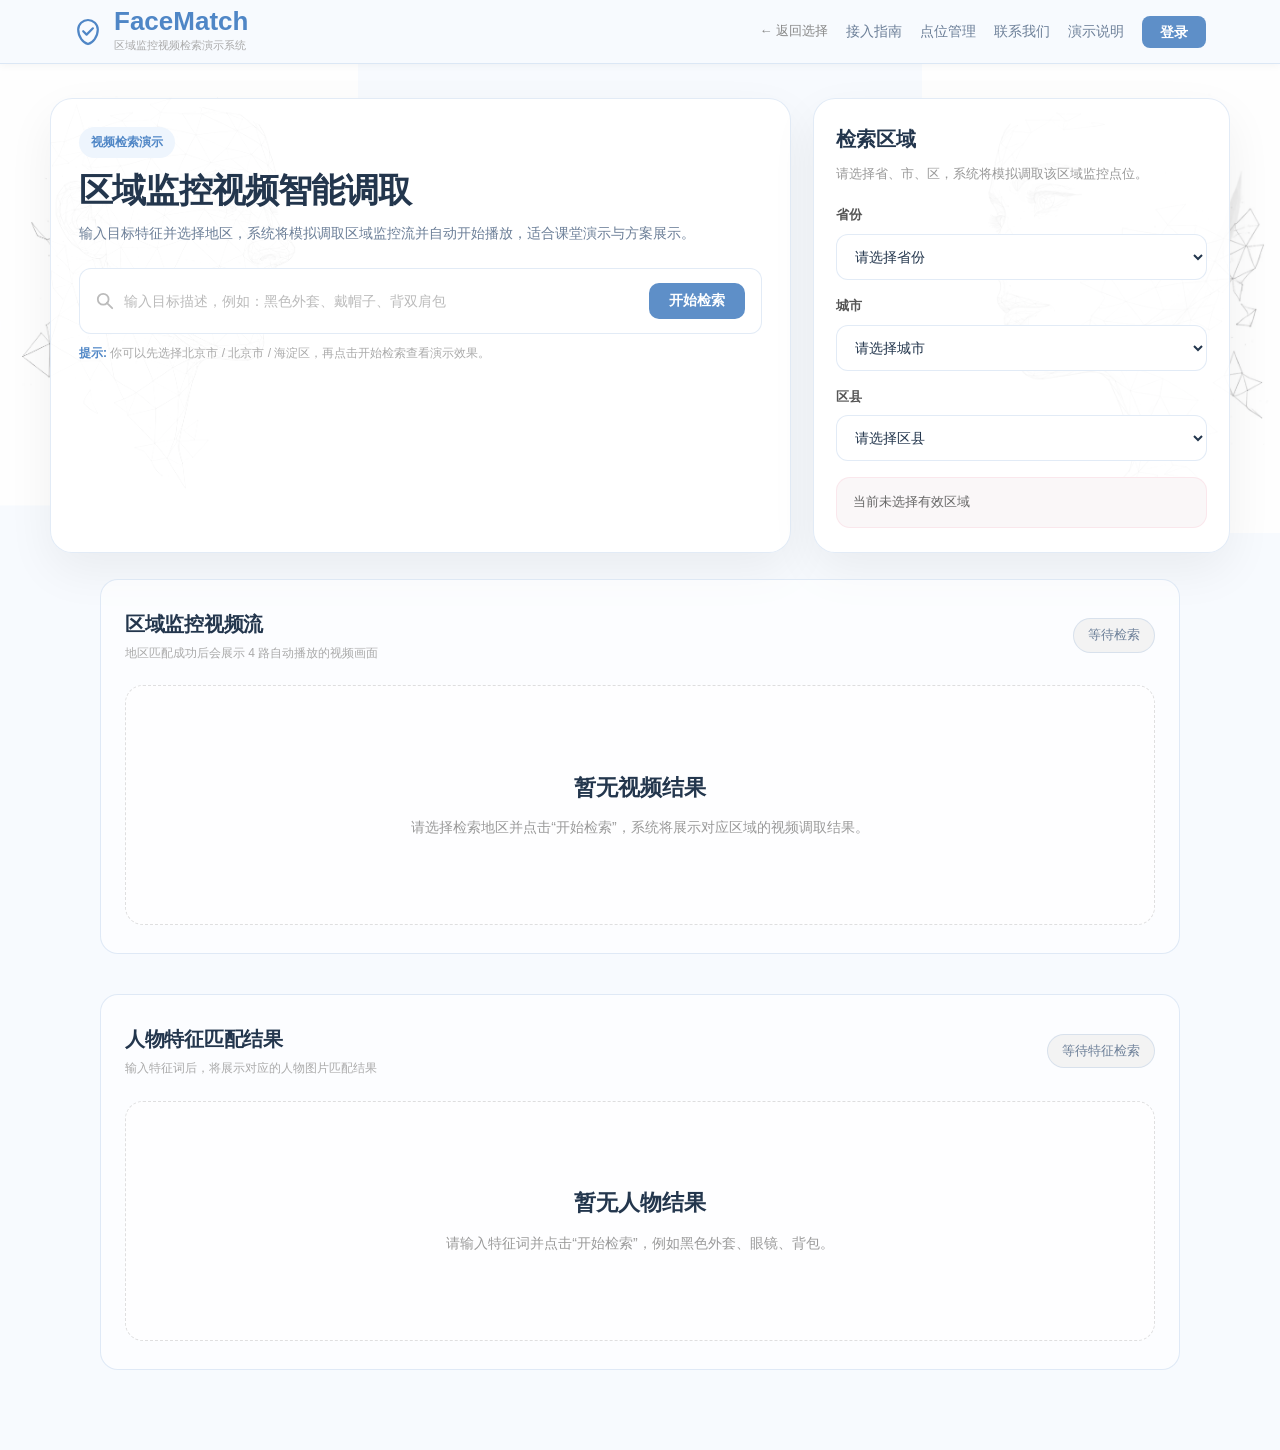
==== index.html @ 284fd124 "init facematch site" ====
<!DOCTYPE html>
<html lang="zh-CN">
<head>
    <meta charset="UTF-8">
    <meta name="viewport" content="width=device-width, initial-scale=1.0">
    <title>FaceMatch</title>
    <link rel="stylesheet" href="styles.css">
</head>
<body>
    <header class="topbar">
        <div class="topbar-inner">
            <div class="brand" aria-label="FaceMatch">
                <div class="brand-mark" aria-hidden="true">
                    <svg width="28" height="28" viewBox="0 0 28 28" fill="none" xmlns="http://www.w3.org/2000/svg">
                        <path d="M14 2C19.2 2 23.8 6.3 23.8 11.6C23.8 18.8 18.8 24.8 14 26C9.2 24.8 4.2 18.8 4.2 11.6C4.2 6.3 8.8 2 14 2Z" stroke="currentColor" stroke-width="2.2"/>
                        <path d="M9.2 13.2L12.6 16.6L18.9 10.3" stroke="currentColor" stroke-width="2.2" stroke-linecap="round" stroke-linejoin="round"/>
                    </svg>
                </div>
                <div class="brand-text">
                    <div class="brand-name">FaceMatch</div>
                    <div class="brand-sub">区域监控视频检索演示系统</div>
                </div>
            </div>

            <nav class="top-nav" aria-label="顶部导航">
                <a href="home.html" class="back-btn">← 返回选择</a>
                <button class="nav-item" type="button">接入指南</button>
                <button class="nav-item" type="button">点位管理</button>
                <button class="nav-item" type="button">联系我们</button>
                <button class="nav-item" type="button">演示说明</button>
                <div id="userContainer"></div>
            </nav>
        </div>
    </header>

    <div class="user-menu" id="userMenu">
        <div class="user-menu-item" id="userName"></div>
        <button class="user-menu-item" id="logoutBtn">退出登录</button>
    </div>

    <main class="page monitor-page">
        <img class="side-face side-face--left" src="side-images/0d5cdfc5-d9f7-4a7a-8f26-48f88a2f205b.png" alt="" aria-hidden="true">
        <img class="side-face side-face--right" src="side-images/屏幕截图 2026-03-24 235459.png" alt="" aria-hidden="true">

        <section class="monitor-hero">
            <div class="monitor-shell">
                <div class="monitor-search-card">
                    <div class="monitor-eyebrow">视频检索演示</div>
                    <h1 class="monitor-title">区域监控视频智能调取</h1>
                    <p class="monitor-subtitle">输入目标特征并选择地区，系统将模拟调取区域监控流并自动开始播放，适合课堂演示与方案展示。</p>

                    <div class="search-box monitor-search-box">
                        <svg class="search-icon" width="18" height="18" viewBox="0 0 20 20" fill="none" aria-hidden="true">
                            <circle cx="8" cy="8" r="6" stroke="currentColor" stroke-width="2"/>
                            <path d="M12 12 L18 18" stroke="currentColor" stroke-width="2" stroke-linecap="round"/>
                        </svg>
                        <input type="text" class="search-input" id="searchInput" placeholder="输入目标描述，例如：黑色外套、戴帽子、背双肩包">
                        <button class="search-btn" id="searchBtn" type="button">开始检索</button>
                    </div>

                    <div class="search-tips monitor-tips">
                        <span class="tip-label">提示:</span>
                        <span>你可以先选择北京市 / 北京市 / 海淀区，再点击开始检索查看演示效果。</span>
                    </div>
                </div>

                <aside class="region-panel">
                    <div class="region-panel-title">检索区域</div>
                    <div class="region-panel-sub">请选择省、市、区，系统将模拟调取该区域监控点位。</div>

                    <div class="region-field">
                        <label for="provinceSelect">省份</label>
                        <select id="provinceSelect" class="region-select">
                            <option value="">请选择省份</option>
                            <option value="北京市">北京市</option>
                            <option value="上海市">上海市</option>
                            <option value="广东省">广东省</option>
                        </select>
                    </div>

                    <div class="region-field">
                        <label for="citySelect">城市</label>
                        <select id="citySelect" class="region-select">
                            <option value="">请选择城市</option>
                        </select>
                    </div>

                    <div class="region-field">
                        <label for="districtSelect">区县</label>
                        <select id="districtSelect" class="region-select">
                            <option value="">请选择区县</option>
                        </select>
                    </div>

                    <div class="region-summary" id="regionSummary">当前未选择有效区域</div>
                </aside>
            </div>
        </section>

        <section class="gallery-section monitor-results-section">
            <div class="gallery-header">
                <div>
                    <h2 class="gallery-title">区域监控视频流</h2>
                    <div class="monitor-results-sub">地区匹配成功后会展示 4 路自动播放的视频画面</div>
                </div>
                <span class="result-count" id="resultCount">等待检索</span>
            </div>

            <div class="video-grid" id="videoGrid"></div>
            <div class="empty-state" id="emptyState">
                <div class="empty-state-title">暂无视频结果</div>
                <div class="empty-state-text">请选择检索地区并点击“开始检索”，系统将展示对应区域的视频调取结果。</div>
            </div>
        </section>

        <section class="gallery-section suspect-results-section">
            <div class="gallery-header">
                <div>
                    <h2 class="gallery-title">人物特征匹配结果</h2>
                    <div class="monitor-results-sub">输入特征词后，将展示对应的人物图片匹配结果</div>
                </div>
                <span class="result-count" id="imageResultCount">等待特征检索</span>
            </div>
            <div class="gallery search-mode" id="gallery"></div>
            <div class="empty-state" id="imageEmptyState">
                <div class="empty-state-title">暂无人物结果</div>
                <div class="empty-state-text">请输入特征词并点击“开始检索”，例如黑色外套、眼镜、背包。</div>
            </div>
        </section>
    </main>

    <div class="loading" id="loading" aria-hidden="true">
        <div class="loading-panel">
            <div class="loading-flash-wrap">
                <img class="loading-flash-image" id="loadingFlashImage" src="" alt="搜索预览">
            </div>
            <div class="loading-text">正在调取区域监控视频...</div>
            <div class="loading-progress">
                <div class="loading-progress-bar" id="loadingProgressBar"></div>
            </div>
            <div class="loading-progress-text" id="loadingProgressText">0%</div>
        </div>
    </div>

    <script src="script.js"></script>
</body>
</html>
---- styles.css ----
* {
    margin: 0;
    padding: 0;
    box-sizing: border-box;
}

:root {
    --primary: #4f86c6;
    --primary-dark: #3f74b1;
    --text-main: #23364d;
    --text-sub: #6c7f98;
    --border: rgba(79, 134, 198, 0.16);
    --bg: #f7fafe;
    --bg-card: #f8fbff;
}

body {
    font-family: -apple-system, BlinkMacSystemFont, "Segoe UI", "Microsoft YaHei", Arial, sans-serif;
    background: var(--bg);
    color: var(--text-main);
    line-height: 1.6;
    min-height: 100vh;
}

/* ── 顶栏 ── */
.topbar {
    height: 64px;
    background: var(--bg);
    border-bottom: 1px solid var(--border);
    position: sticky;
    top: 0;
    z-index: 100;
    box-shadow: 0 2px 8px rgba(0,0,0,0.04);
}

.topbar-inner {
    max-width: 1180px;
    height: 100%;
    margin: 0 auto;
    padding: 0 24px;
    display: flex;
    align-items: center;
    justify-content: space-between;
    gap: 16px;
}

.brand {
    display: flex;
    align-items: center;
    gap: 12px;
}

.brand-mark {
    color: var(--primary);
    width: 28px;
    height: 28px;
    flex-shrink: 0;
}

.brand-name {
    font-size: 26px;
    font-weight: 800;
    color: var(--primary);
    line-height: 1;
}

.brand-sub {
    font-size: 11px;
    color: #aaa;
    margin-top: 3px;
}

.top-nav {
    display: flex;
    align-items: center;
    gap: 18px;
    flex-wrap: wrap;
    justify-content: flex-end;
}

.nav-item {
    border: 0;
    background: transparent;
    padding: 8px 0;
    font-size: 14px;
    color: var(--text-sub);
    cursor: pointer;
    user-select: none;
    transition: color 0.2s;
}

.nav-item:hover {
    color: var(--primary);
}

.nav-login {
    padding: 8px 18px;
    border-radius: 8px;
    background: #5e8fc8;
    color: #fff;
    font-size: 14px;
    font-weight: 700;
    text-decoration: none;
    transition: opacity 0.2s, transform 0.15s;
    white-space: nowrap;
}

.nav-login:hover {
    opacity: 0.9;
    transform: translateY(-1px);
}

.user-avatar {
    width: 36px;
    height: 36px;
    border-radius: 50%;
    background: var(--primary);
    display: flex;
    align-items: center;
    justify-content: center;
    cursor: pointer;
    transition: transform 0.2s, box-shadow 0.2s;
    overflow: hidden;
}

.user-avatar:hover {
    transform: scale(1.08);
    box-shadow: 0 4px 12px rgba(255,42,94,0.2);
}

.user-avatar img {
    width: 100%;
    height: 100%;
    object-fit: cover;
}

.user-menu {
    position: absolute;
    top: 64px;
    right: 24px;
    background: #fff;
    border-radius: 12px;
    box-shadow: 0 8px 24px rgba(0,0,0,0.12);
    min-width: 160px;
    z-index: 1000;
    display: none;
}

.user-menu.active {
    display: block;
}

.user-menu-item {
    padding: 12px 16px;
    font-size: 13px;
    color: #666;
    cursor: pointer;
    border: 0;
    background: transparent;
    width: 100%;
    text-align: left;
    transition: background 0.2s;
}

.user-menu-item:hover {
    background: #f5f5f5;
}

.user-menu-item:first-child {
    border-radius: 12px 12px 0 0;
}

.user-menu-item:last-child {
    border-radius: 0 0 12px 12px;
    color: var(--primary);
    font-weight: 700;
}

.back-btn {
    display: inline-flex;
    align-items: center;
    gap: 4px;
    font-size: 13px;
    color: #888;
    text-decoration: none;
    transition: color 0.2s;
    white-space: nowrap;
}

.back-btn:hover {
    color: var(--primary);
}

/* ── 两侧装饰人脸 ── */
.side-face {
    position: absolute;
    top: 0;
    width: min(380px, 28vw);
    height: auto;
    pointer-events: none;
    user-select: none;
    z-index: 0;
    opacity: 0.95;
    object-fit: contain;
}

.side-face--left {
    left: 0;
    /* 裁掉底部黑线：只显示顶部 96% */
    clip-path: inset(0 0 4% 0);
}

.side-face--right {
    right: 0;
}

/* ── 主区域 ── */
.page {
    position: relative;
    overflow: visible;
}

/* ── Hero / 搜索 ── */
.hero {
    padding: 40px 0 0;
}

.hero-center {
    max-width: 860px;
    margin: 0 auto;
    padding: 0 24px;
    text-align: center;
    position: relative;
    z-index: 1;
}

.upload-card {
    width: 100%;
    max-width: 640px;
    margin: 0 auto;
    border: 2px dashed rgba(0,0,0,0.15);
    border-radius: 18px;
    padding: 24px 20px 20px;
    background: rgba(255,255,255,0.98);
}

.search-box {
    display: flex;
    align-items: center;
    gap: 10px;
    background: #fff;
    border: 1.5px solid var(--border);
    border-radius: 12px;
    padding: 12px 16px;
    transition: border-color 0.2s, box-shadow 0.2s;
}

.search-box:focus-within {
    border-color: var(--primary);
    box-shadow: 0 0 0 3px rgba(79,134,198,0.12);
}

.search-icon {
    color: #bbb;
    flex-shrink: 0;
}

.search-input {
    flex: 1;
    border: 0;
    outline: 0;
    font-size: 14px;
    color: var(--text-main);
    background: transparent;
}

.search-input::placeholder {
    color: #bbb;
}

.search-btn {
    border: 0;
    cursor: pointer;
    padding: 9px 20px;
    border-radius: 10px;
    font-weight: 800;
    font-size: 14px;
    color: #fff;
    background: #5e8fc8;
    transition: opacity 0.2s, transform 0.15s;
}

.search-btn:hover {
    opacity: 0.9;
    transform: translateY(-1px);
}

.search-btn:active {
    transform: translateY(0);
}

.search-tips {
    margin-top: 10px;
    font-size: 12px;
    color: #aaa;
    text-align: center;
}

.tip-label {
    color: var(--primary);
    font-weight: 700;
}

.primary-btn {
    margin-top: 18px;
    border: 0;
    cursor: pointer;
    padding: 13px 28px;
    border-radius: 10px;
    font-weight: 900;
    font-size: 15px;
    color: #fff;
    background: #5e8fc8;
    box-shadow: 0 6px 16px rgba(79,134,198,0.12);
    transition: opacity 0.2s, transform 0.15s;
}

.primary-btn:hover {
    opacity: 0.9;
    transform: translateY(-1px);
}

/* ── 嫌疑人库 ── */
.gallery-section {
    padding: 28px 24px;
    margin: 40px auto 40px;
    max-width: 1080px;
    border: 1px solid var(--border);
    border-radius: 18px;
    background: rgba(255,255,255,0.6);
    position: relative;
    z-index: 2;
}

.gallery-header {
    display: flex;
    justify-content: space-between;
    align-items: center;
    margin-bottom: 22px;
}

.gallery-title {
    font-size: 20px;
    font-weight: 900;
    color: var(--text-main);
    letter-spacing: -0.3px;
}

.result-count {
    font-size: 13px;
    color: var(--text-sub);
    background: #f3f3f3;
    padding: 6px 14px;
    border-radius: 20px;
    border: 1px solid var(--border);
}

.gallery {
    column-count: 1;
    column-gap: 18px;
}

/* 搜索结果模式：grid 均匀铺满 */
.gallery.search-mode {
    column-count: unset;
    display: grid;
    grid-template-columns: repeat(auto-fit, minmax(200px, 1fr));
    gap: 18px;
}

.gallery-item {
    break-inside: avoid;
    display: inline-block;
    width: 100%;
    margin: 0 0 18px;
    background: #fff;
    border: 1px solid var(--border);
    border-radius: 14px;
    overflow: hidden;
    cursor: pointer;
    transition: transform 0.2s, box-shadow 0.2s, border-color 0.2s;
}

.gallery.search-mode .gallery-item {
    display: block;
    margin: 0;
}

.gallery-item:hover {
    transform: translateY(-4px);
    box-shadow: 0 12px 28px rgba(0,0,0,0.09);
    border-color: rgba(79,134,198,0.22);
}

.gallery-item-image {
    width: 100%;
    height: auto;
    max-height: 340px;
    object-fit: contain;
    background: #f0f0f0;
    display: block;
}

.gallery-item-info {
    padding: 12px 14px;
}

.gallery-item-name {
    font-size: 14px;
    font-weight: 700;
    color: var(--text-main);
    margin-bottom: 6px;
}

.gallery-item-match {
    display: flex;
    align-items: center;
}

.match-badge {
    display: inline-flex;
    align-items: center;
    gap: 4px;
    background: #eef5fd;
    padding: 4px 10px;
    border-radius: 999px;
    font-size: 12px;
    font-weight: 800;
    color: var(--primary);
    border: 1px solid rgba(31,94,168,0.16);
}

/* ── 详情弹窗 ── */
.detail-modal {
    position: fixed;
    inset: 0;
    background: rgba(0,0,0,0.55);
    display: none;
    align-items: center;
    justify-content: center;
    z-index: 9998;
    padding: 20px;
}

.detail-modal.active {
    display: flex;
}

.detail-box {
    background: #fff;
    border-radius: 18px;
    padding: 28px;
    max-width: 400px;
    width: 100%;
    box-shadow: 0 24px 60px rgba(0,0,0,0.18);
    position: relative;
    animation: scaleIn 0.2s ease;
}

.detail-close {
    position: absolute;
    top: 16px;
    right: 18px;
    border: 0;
    background: #f3f3f3;
    width: 30px;
    height: 30px;
    border-radius: 50%;
    cursor: pointer;
    font-size: 16px;
    display: flex;
    align-items: center;
    justify-content: center;
    color: #888;
    transition: background 0.2s;
}

.detail-close:hover {
    background: #ffe0e7;
    color: var(--primary);
}

.detail-img {
    width: 100%;
    height: auto;
    max-height: 260px;
    object-fit: contain;
    border-radius: 12px;
    margin-bottom: 16px;
    background: #f0f0f0;
}

.detail-name {
    font-size: 18px;
    font-weight: 900;
    color: var(--text-main);
    margin-bottom: 8px;
}

.detail-match {
    font-size: 14px;
    color: var(--primary);
    font-weight: 700;
    margin-bottom: 6px;
}

.detail-id {
    font-size: 12px;
    color: #aaa;
}

/* ── 加载层 ── */
.loading {
    position: fixed;
    inset: 0;
    background: rgba(255,255,255,0.88);
    display: none;
    z-index: 9999;
    backdrop-filter: blur(3px);
}

.loading.active {
    display: flex;
    align-items: center;
    justify-content: center;
}

.loading-panel {
    width: min(420px, calc(100vw - 32px));
    background: rgba(255,255,255,0.98);
    border: 1px solid rgba(0,0,0,0.08);
    border-radius: 22px;
    box-shadow: 0 24px 64px rgba(0,0,0,0.12);
    padding: 22px 22px 18px;
    display: flex;
    flex-direction: column;
    align-items: center;
    gap: 14px;
}

.loading-flash-wrap {
    width: 180px;
    height: 180px;
    border-radius: 18px;
    overflow: hidden;
    background: #f3f3f3;
    border: 1px solid rgba(0,0,0,0.06);
}

.loading-flash-image {
    width: 100%;
    height: 100%;
    object-fit: cover;
    display: block;
}

.loading-text {
    font-size: 15px;
    color: var(--text-sub);
    font-weight: 700;
}

.loading-progress {
    width: 100%;
    height: 10px;
    border-radius: 999px;
    background: rgba(0,0,0,0.08);
    overflow: hidden;
}

.loading-progress-bar {
    width: 0%;
    height: 100%;
    border-radius: inherit;
    background: #5e8fc8;
    transition: width 0.1s linear;
}

.loading-progress-text {
    font-size: 13px;
    color: #999;
    font-weight: 700;
}

.loading p {
    font-size: 15px;
    color: var(--text-sub);
    font-weight: 600;
}

.spinner {
    width: 44px;
    height: 44px;
    border-radius: 50%;
    border: 3px solid rgba(0,0,0,0.08);
    border-top-color: var(--primary);
    animation: spin 0.85s linear infinite;
}

.disclaimer {
    text-align: center;
    font-size: 12px;
    color: #bbb;
    margin: -20px auto 32px;
    max-width: 1080px;
    padding: 0 24px;
}

/* ── 底部 ── */
.social-proof {
    margin-top: 48px;
    text-align: center;
    padding-bottom: 10px;
}

.seen-on {
    font-weight: 800;
    color: #ccc;
    letter-spacing: 6px;
    font-size: 11px;
    margin-bottom: 16px;
}

.logos {
    display: flex;
    align-items: center;
    justify-content: center;
    gap: 28px;
    flex-wrap: wrap;
}

.logo-pill {
    font-weight: 900;
    font-size: 14px;
    color: #222;
    opacity: 0.7;
}

.testimonial {
    margin: 32px auto 0;
    max-width: 680px;
    text-align: center;
    position: relative;
    padding: 0 24px 40px;
}

.quote-mark {
    font-size: 52px;
    color: rgba(0,0,0,0.08);
    line-height: 1;
    font-weight: 900;
}

.quote-left  { position: absolute; left: 0;  top: -8px; }
.quote-right { position: absolute; right: 0; bottom: -20px; }

.quote-text {
    font-size: 15px;
    font-weight: 600;
    color: #aaa;
    margin: 8px 0 6px;
}

.quote-author {
    font-size: 12px;
    color: #ccc;
}

/* ── 箭头指针 ── */
.arrow-pointer {
    filter: drop-shadow(0 2px 4px rgba(0,0,0,0.1));
}

.arrow-line {
    stroke-dasharray: 500;
    stroke-dashoffset: 500;
    animation: drawLine 2.2s ease-out forwards;
}

@keyframes drawLine {
    to { stroke-dashoffset: 0; }
}

/* ── 动画 ── */
@keyframes spin     { to { transform: rotate(360deg); } }
@keyframes scaleIn  { from { opacity:0; transform:scale(0.94); } to { opacity:1; transform:scale(1); } }
@keyframes fadeUp   { from { opacity:0; transform:translateY(16px); } to { opacity:1; transform:translateY(0); } }

.gallery-item { animation: fadeUp 0.4s ease both; }

/* ── 监控视频检索页 ── */
.monitor-page {
    padding-bottom: 40px;
}

.monitor-hero {
    padding: 34px 24px 0;
}

.monitor-shell {
    max-width: 1180px;
    margin: 0 auto;
    display: grid;
    grid-template-columns: minmax(0, 1.6fr) minmax(300px, 0.9fr);
    gap: 22px;
    position: relative;
    z-index: 2;
}

.monitor-search-card,
.region-panel {
    background: rgba(255,255,255,0.92);
    border: 1px solid var(--border);
    border-radius: 22px;
    box-shadow: 0 18px 48px rgba(0,0,0,0.06);
}

.monitor-search-card {
    padding: 28px;
}

.monitor-eyebrow {
    display: inline-flex;
    align-items: center;
    padding: 6px 12px;
    border-radius: 999px;
    background: #eef5fd;
    color: var(--primary);
    font-size: 12px;
    font-weight: 800;
    margin-bottom: 14px;
}

.monitor-title {
    font-size: 34px;
    line-height: 1.1;
    letter-spacing: -0.8px;
    color: var(--text-main);
    margin-bottom: 12px;
}

.monitor-subtitle {
    font-size: 14px;
    color: var(--text-sub);
    max-width: 680px;
    margin-bottom: 24px;
}

.monitor-search-box {
    min-height: 66px;
}

.monitor-tips {
    text-align: left;
}

.region-panel {
    padding: 24px 22px;
    align-self: start;
}

.region-panel-title {
    font-size: 20px;
    font-weight: 900;
    color: var(--text-main);
    margin-bottom: 8px;
}

.region-panel-sub {
    font-size: 13px;
    color: #999;
    line-height: 1.7;
    margin-bottom: 20px;
}

.region-field {
    margin-bottom: 16px;
}

.region-field label {
    display: block;
    font-size: 13px;
    font-weight: 700;
    color: #555;
    margin-bottom: 8px;
}

.region-select {
    width: 100%;
    height: 46px;
    border: 1.5px solid var(--border);
    border-radius: 12px;
    padding: 0 14px;
    font-size: 14px;
    color: var(--text-main);
    background: #fff;
    outline: none;
    transition: border-color 0.2s, box-shadow 0.2s;
}

.region-select:focus {
    border-color: var(--primary);
    box-shadow: 0 0 0 3px rgba(79,134,198,0.12);
}

.region-summary {
    margin-top: 8px;
    padding: 14px 16px;
    border-radius: 14px;
    background: #faf7f8;
    font-size: 13px;
    color: #666;
    border: 1px solid rgba(255,42,94,0.08);
}

.monitor-results-section {
    margin-top: 26px;
}

.suspect-results-section {
    margin-top: 24px;
}

.monitor-results-sub {
    font-size: 12px;
    color: #aaa;
    margin-top: 4px;
}

#gallery {
    display: none;
}

#gallery.gallery.search-mode {
    display: grid;
}

.video-grid {
    display: none;
    grid-template-columns: repeat(2, minmax(0, 1fr));
    gap: 18px;
}

.video-card {
    background: #fff;
    border: 1px solid var(--border);
    border-radius: 18px;
    overflow: hidden;
    box-shadow: 0 14px 36px rgba(0,0,0,0.06);
    animation: fadeUp 0.45s ease both;
}

.video-frame {
    position: relative;
    background: #0e1016;
    aspect-ratio: 16 / 9;
    overflow: hidden;
}

.monitor-video {
    width: 100%;
    height: 100%;
    object-fit: cover;
    display: block;
    background: #111;
    pointer-events: none;
}

.video-live-badge {
    position: absolute;
    top: 12px;
    left: 12px;
    padding: 5px 10px;
    border-radius: 999px;
    background: rgba(255,42,94,0.92);
    color: #fff;
    font-size: 11px;
    font-weight: 900;
    letter-spacing: 0.6px;
    box-shadow: 0 8px 18px rgba(255,42,94,0.3);
}

.video-card-body {
    padding: 14px 16px 16px;
}

.video-card-title {
    font-size: 15px;
    font-weight: 800;
    color: var(--text-main);
    margin-bottom: 8px;
}

.video-card-meta {
    display: flex;
    justify-content: space-between;
    gap: 12px;
    flex-wrap: wrap;
    font-size: 12px;
    color: #8c8c8c;
}

.video-card-status {
    color: var(--primary);
    font-weight: 700;
}

.video-camera-id {
    color: #2a3448;
    font-weight: 800;
    letter-spacing: 0.4px;
    background: #eef3fb;
    border: 1px solid rgba(42,52,72,0.08);
    border-radius: 999px;
    padding: 4px 10px;
}

.empty-state {
    min-height: 240px;
    border: 1px dashed rgba(0,0,0,0.12);
    border-radius: 18px;
    background: rgba(255,255,255,0.62);
    display: flex;
    flex-direction: column;
    align-items: center;
    justify-content: center;
    text-align: center;
    padding: 24px;
}

.empty-state-title {
    font-size: 22px;
    font-weight: 900;
    color: var(--text-main);
    margin-bottom: 10px;
}

.empty-state-text {
    max-width: 520px;
    font-size: 14px;
    color: #9a9a9a;
    line-height: 1.8;
}

@media (max-width: 980px) {
    .monitor-shell {
        grid-template-columns: 1fr;
    }

    .video-grid {
        grid-template-columns: 1fr;
    }
}

@media (max-width: 640px) {
    .monitor-hero {
        padding: 20px 16px 0;
    }

    .monitor-search-card,
    .region-panel {
        padding: 20px 16px;
    }

    .monitor-title {
        font-size: 28px;
    }

    .monitor-search-box {
        flex-wrap: wrap;
    }

    .monitor-search-box .search-input {
        min-width: 100%;
    }
}

/* ── 响应式 ── */
@media (min-width: 600px)  { .gallery:not(.search-mode) { column-count: 2; } }
@media (min-width: 900px)  { .gallery:not(.search-mode) { column-count: 3; } }
@media (min-width: 1200px) { .gallery:not(.search-mode) { column-count: 4; } }

@media (max-width: 600px) {
    .top-nav { gap: 10px; }
    .gallery-item-image { max-height: 200px; }
    .hero-center { padding: 0 14px; }
    .side-face { display: none; }
}
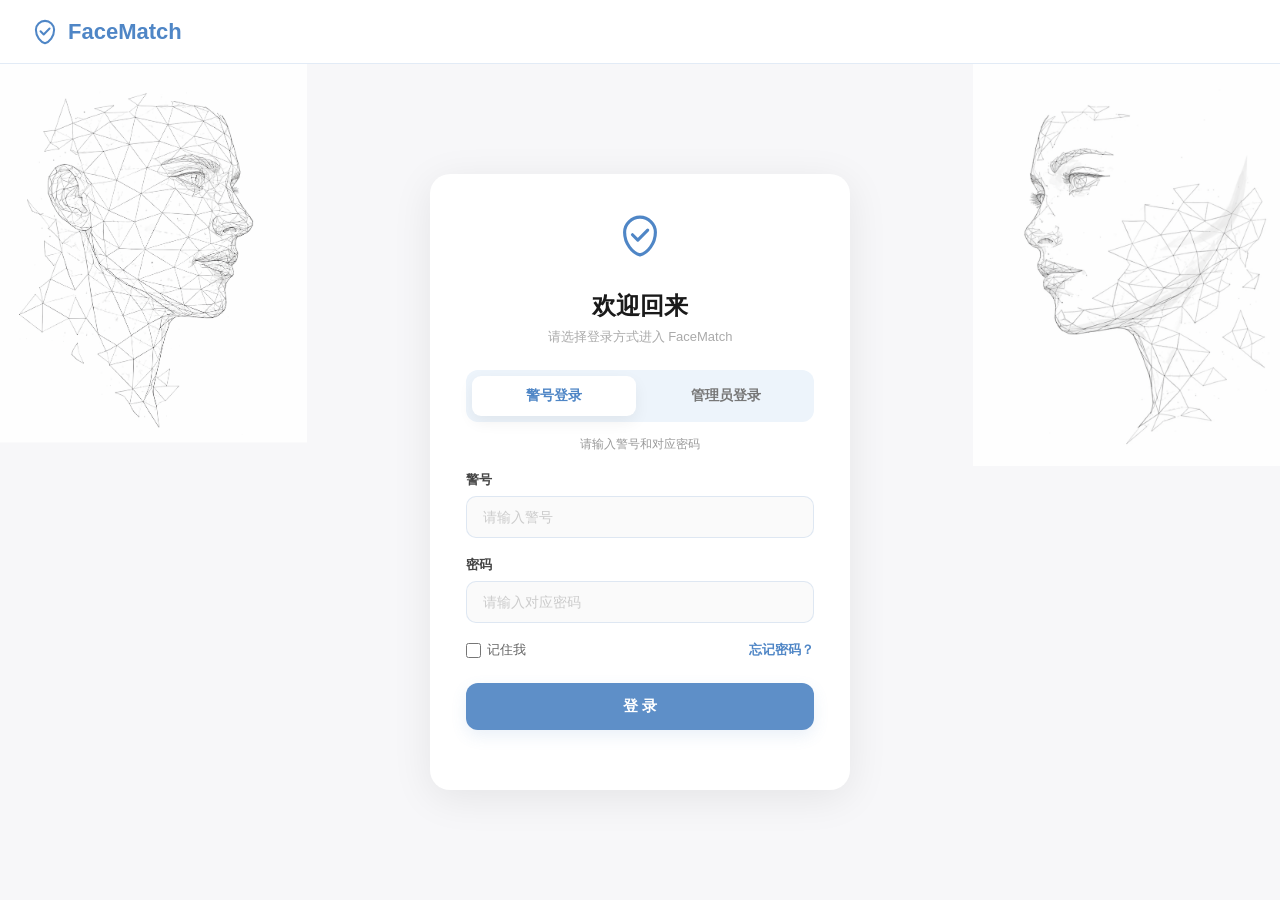
==== commit 5ea0e9ba: "redirect index to login" ====
--- a/index.html
+++ b/index.html
@@ -3,8 +3,12 @@
 <head>
     <meta charset="UTF-8">
     <meta name="viewport" content="width=device-width, initial-scale=1.0">
+    <meta http-equiv="refresh" content="0; url=login.html">
     <title>FaceMatch</title>
     <link rel="stylesheet" href="styles.css">
+    <script>
+        window.location.replace('login.html');
+    </script>
 </head>
 <body>
     <header class="topbar">
